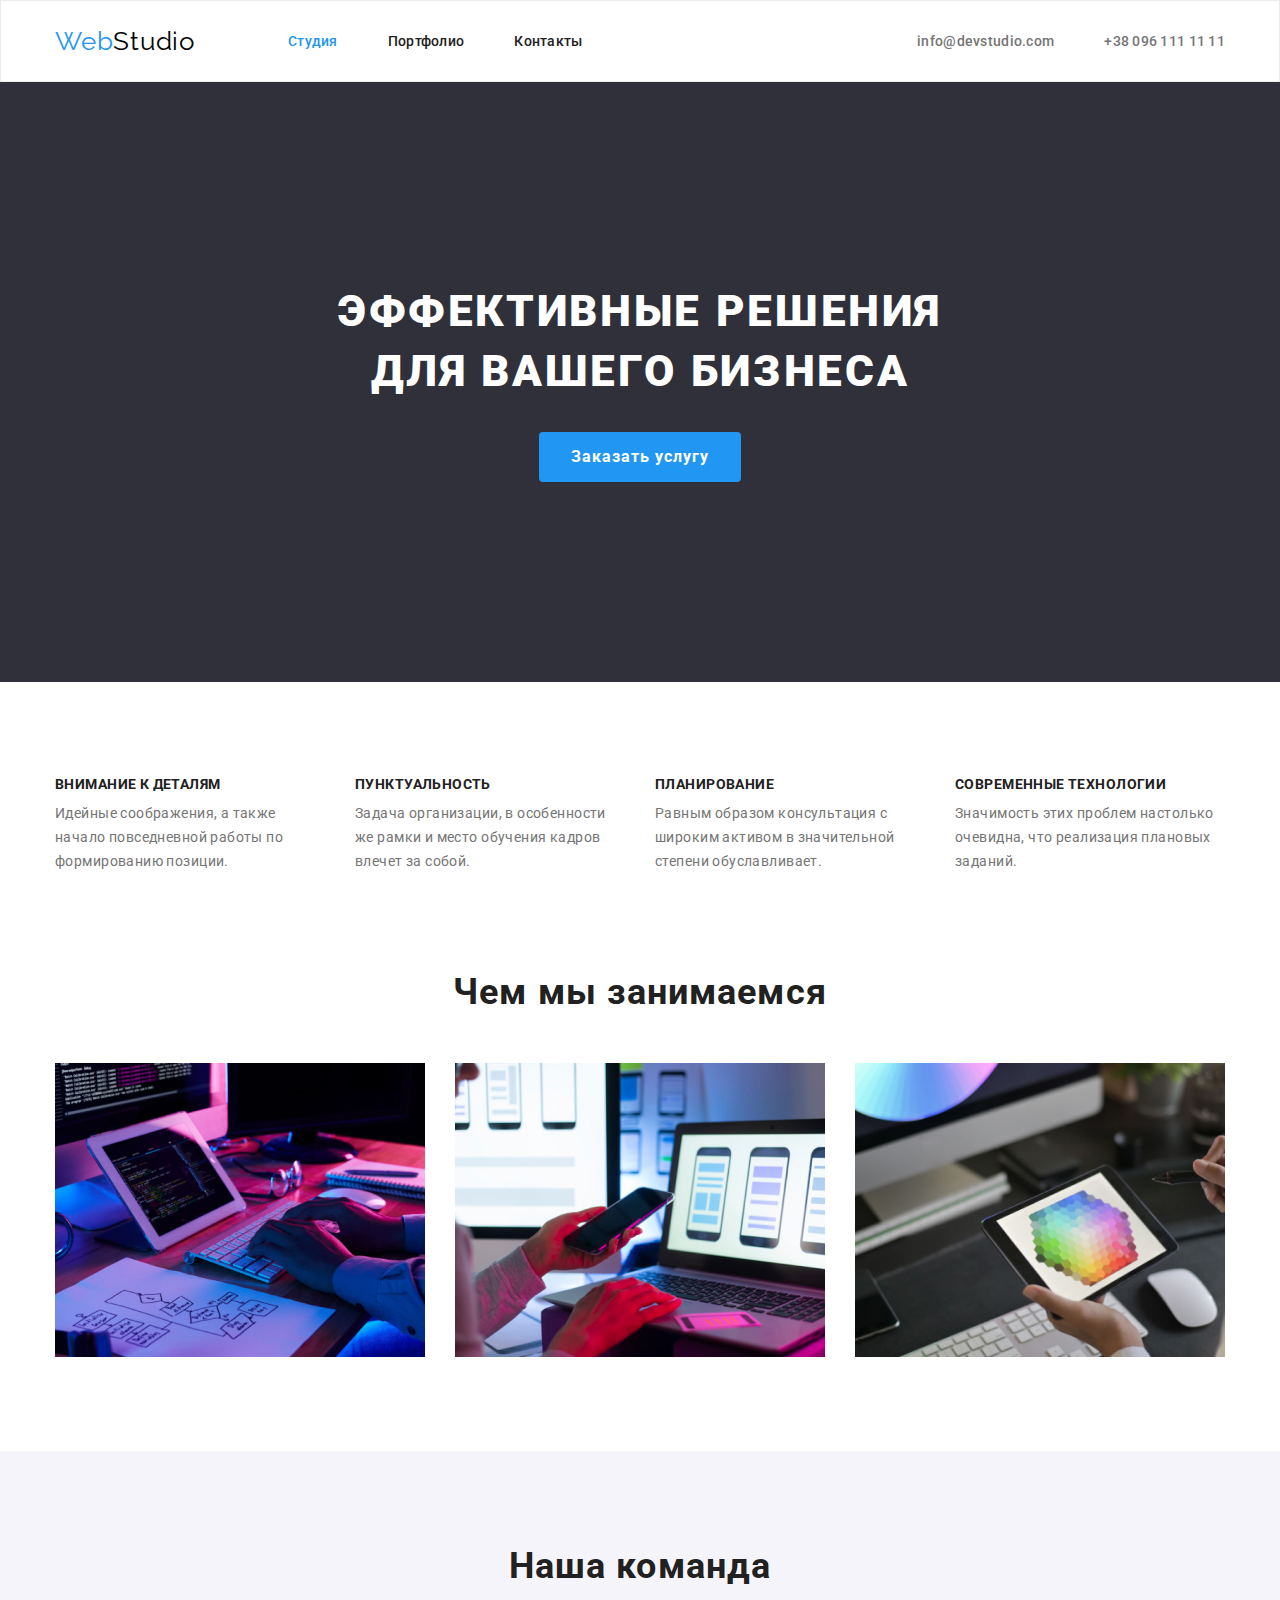
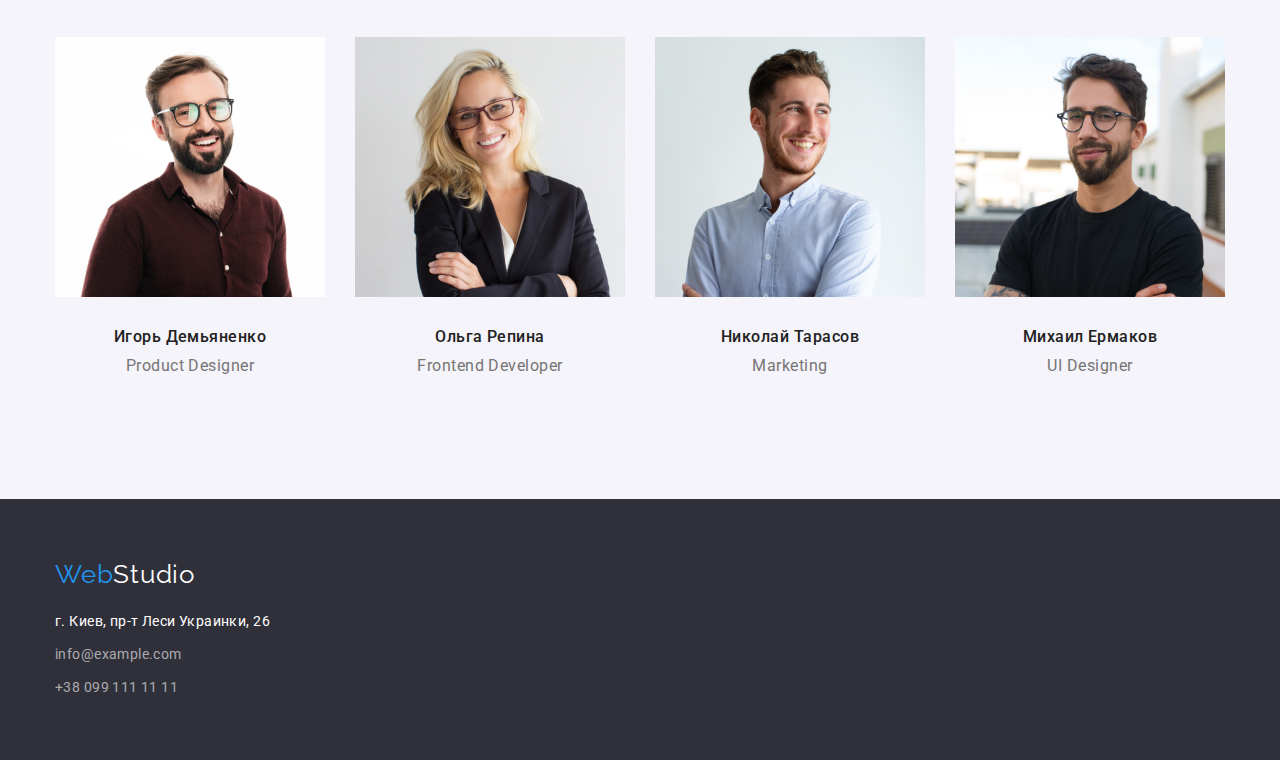
==== index.html @ e7cd5121 "Add files" ====
<!DOCTYPE html>
<html lang="ru">
<head>
    <meta charset="UTF-8">
    <meta name="viewport" content="width=device-width, initial-scale=1.0">
    <title>goit-markup-hw-01</title>
    <link rel="stylesheet" href="./css/modern-normalize.css">
    <link rel="stylesheet" href="./css/style.css">
    <link rel="preconnect" href="https://fonts.gstatic.com">
    <link href="https://fonts.googleapis.com/css2?family=Raleway:wght@700&family=Roboto:wght@400;500;700;900&display=swap" rel="stylesheet">
</head>
<body>
    <header class="header">
        <div class="container">
            <nav class="navigation">
                <a lang="en" class="logo" href="./index.html">Web<span class="logo logo-studio">Studio</span></a>
                <ul class="navigation-list">
                    <li class="navigation-list-item">
                        <a class="current-link" href="./index.html">Студия</a>
                    </li>
                    <li class="navigation-list-item">
                        <a class="navigation-list-link" href="./portfolio.html">Портфолио</a>
                    </li>
                    <li class="navigation-list-item">
                        <a class="navigation-list-link" href="#">Контакты</a>
                    </li>
                </ul>
            </nav>
                <ul class="contacts-list">
                    <li class="contacts-list-item" >
                        <a class="contacts-list-link" href="mailto:info@devstudio.com">info@devstudio.com</a>
                    </li>
                    <li class="contacts-list-item">
                        <a class="contacts-list-link" href="tel:+380961111111">+38 096 111 11 11</a>
                    </li>
                </ul>
            </div>
    </header>
    <main class="main-content">
        <section class="hero">
            <div class="container">
                <h1 class="main-title">Эффективные решения для вашего бизнеса</h1>
                <button class="order-btn" type="button">Заказать услугу</button>
            </div>
        </section>
        <!--FEATURES-->
        <section class="features section-padding">
            <div class="container">
                <h2 class="hide-title">Особенности нашей работы</h2>
                <ul class="features-list">
                    <li class="features-list-item">
                        <h3 class="features-list-title">Внимание к деталям</h3>
                            <p class="features-list-description">Идейные соображения, а также начало повседневной работы по формированию позиции.</p>
                    </li>
                    <li class="features-list-item">
                        <h3 class="features-list-title">Пунктуальность</h3>
                            <p class="features-list-description">Задача организации, в особенности же рамки и место обучения кадров влечет за собой.</p>
                    </li>
                    <li class="features-list-item">
                        <h3 class="features-list-title">Планирование</h3>
                            <p class="features-list-description">Равным образом консультация с широким активом в значительной степени обуславливает.</p>
                    </li>
                    <li class="features-list-item">
                        <h3 class="features-list-title">Современные технологии</h3>
                            <p class="features-list-description">Значимость этих проблем настолько очевидна, что реализация плановых заданий.</p>
                    </li>
                </ul>
            </div>
        </section>
        <!--WHAT_WE_DO-->
        <section class="activity">
            <div class="container">
                <h2 class="activity-title">Чем мы занимаемся</h2>
                <ul class="activity-list">
                    <li class="activity-list-item">
                        <img src="./images/what-we-do/wwd_img1.jpg" alt="процесс разработки" width="370" height="294">
                    </li>
                    <li class="activity-list-item">
                        <img src="./images/what-we-do/wwd_img2.jpg" alt="процесс разработки" width="370" height="294">
                    </li>
                    <li class="activity-list-item">
                        <img src="./images/what-we-do/wwd_img3.jpg" alt="процесс разработки" width="370" height="294">
                    </li>
                </ul>
            </div>
        </section>
        <!--OUR_TEAM-->
        <section class="team section-padding">
            <div class="container">
                <h2 class="team-title">Наша команда</h2>
                <ul class="team-members-list">
                    <li class="team-element">
                        <img src="./images/team/igor-d.jpg" alt="Игорь узнал твою зарплату и смеется" class="team-member" width="270" height="260" >
                            <div class="member-card">
                                <h3 class="team-member-title">Игорь Демьяненко</h3>
                                    <p class="team-member-position" lang="en">Product Designer</p>
                            </div>
                    </li>
                    <li class="team-element">
                        <img src="./images/team/olga-r.jpg" alt="Ольга увидела тебя в плавках" class="team-member" width="270" height="260">
                            <div class="member-card">
                                <h3 class="team-member-title">Ольга Репина</h3>
                                    <p class="team-member-position" lang="en">Frontend Developer</p>
                            </div>
                    </li>
                    <li class="team-element">
                        <img src="./images/team/nick-t.jpg" alt="Николай смеется сквозь боль" class="team-member" width="270" height="260">
                            <div class="member-card">
                                <h3 class="team-member-title">Николай Тарасов</h3>
                                    <p class="team-member-position" lang="en">Marketing</p>
                            </div>
                    </li>
                    <li class="team-element">
                        <img src="./images/team/mick-e.jpg" alt="Миша услышал твой любимый анекдот про старого еврея" class="team-member" width="270" height="260">
                            <div class="member-card">
                                <h3 class="team-member-title">Михаил Ермаков</h3>
                                    <p class="team-member-position" lang="en">UI Designer</p>
                            </div>
                    </li>
                </ul>
            </div>
            
        </section>
    </main>
        <footer class="footer">
            <div class="container">
                <a lang="en" class="logo" href="./index.html">Web<span class="logo logo-studio-footer">Studio</span></a>
                <address class="address-block">
                    <p class="address">г. Киев, пр-т Леси Украинки, 26</p>
                    <ul class="contacts-footer-list">
                        <li class="contacts-footer-element">
                            <a class="contacts-footer-item" href="#">info@example.com</a> 
                        </li>
                        <li class="contacts-footer-element">
                            <a class="contacts-footer-item" href="#">+38 099 111 11 11</a>
                        </li>
                    </ul>
                </address>
            </div>
        </footer>
    </body>
</html>
---- css/style.css ----
/*======Переменные======*/
:root {
    --main-color: #FFFFFF;
    --logo-studio-header-color: #000000;
    --header-hero-footer-bg-color: #2F303A;
    --accent-color: #2196F3;
    --description-color: #757575;
    --title-and-nav-font-color: #212121;
    --bg-color-secondary: #F5F4FA;
    --common-font-size: 16px;
    --contact-footer-color: #ffffff99;
    --border-color: #ECECEC;
}

/*======Наследуемые стили======*/
body {
    font-family: 'Roboto', sans-serif;
    letter-spacing: 0.03em;
    background-color: var(--main-color);
}

h1,
h2,
h3,
h4,
h5,
h6,
p {
    margin: 0;
}

ul,
ol {
    margin: 0;
    padding: 0;
}

img {
    display: block;
}

.container {
    width: 1200px;
    padding-left: 15px;
    padding-right: 15px;
    margin-left: auto;
    margin-right: auto;
}

/*======Шапка сайта======*/
.header .container {
    display: flex;
    align-items: center;
}

.header{
    background: var(--main-color);
    border: 1px solid var(--border-color);
}

.logo {
    font-family: 'Raleway';
    text-decoration: none;
    font-size: 26px;
    line-height: 1.192;
    letter-spacing: 0.03em;
    color: var(--accent-color);
}

.logo-studio {
    color: var(--logo-studio-header-color);
    margin-right: 93px;
}

.navigation-list-link,
.current-link,
.contacts-list-link {
    display: inline-block;
    padding-top: 32px;
    padding-bottom: 32px;

    font-weight: 500;
    font-size: 14px;
    line-height: 1.143;
    letter-spacing: 0.02em;
    color: var(--title-and-nav-font-color);
    text-decoration: none;
}

.navigation {
    display: flex;
    align-items: center;
}

.navigation-list {
    display: flex;
    align-items: center;
}

.navigation-list-item:not(:last-child) {
    margin-right: 50px;
}

.navigation-list-link:hover,
.navigation-list-link:focus {
    color: var(--accent-color);
}

.current-link {
    color: var(--accent-color);
}

.contacts-list {
    display: flex;
    margin-left: auto;
}

.contacts-list-link {
    color: var(--description-color);
}

.contacts-list-item:not(:last-child) {
    margin-right: 50px;
}

.contacts-list-link:hover,
.contacts-list-link:focus {
    color: var(--accent-color);
}

/*======Поля секций======*/
.section-padding {
    padding-top: 94px;
    padding-bottom: 94px;
}

/*======Герой======*/
.hero {
    background-color: var(--header-hero-footer-bg-color);
}

.hero .container {
    text-align: center;
    padding: 200px 252px;
}

.main-title {
    margin-bottom: 30px;
    font-weight: 900;
    font-size: 44px;
    line-height: 1.363;
    letter-spacing: 0.06em;
    text-transform: uppercase;
    color: var(--main-color);
}

.order-btn {
    padding: 10px 32px;
    border: none;
    border-radius: 4px;

    font-weight: 700;
    font-size: var(--common-font-size);
    line-height: 1.875;
    letter-spacing: 0.06em;
    color: var(--main-color);
    background-color: var(--accent-color);
    cursor: pointer;
}

/*======Особенности работы======*/
.hide-title {
    display: none;
}

.features-list {
    display: flex;
}

.features-list-item:not(:last-child) {
    margin-right: 30px;

}

.features-list-title {
    padding-bottom: 10px;

    font-weight: 700;
    font-size: 14px;
    line-height: 1.143;
    letter-spacing: 0.03em;
    text-transform: uppercase;
    color: var(--title-and-nav-font-color);
}

.features-list-description {
    width: 270px;
    height: 75px; 

    font-weight: 400;
    font-size: 14px;
    line-height: 1.714;
    letter-spacing: 0.03em;
    color: var(--description-color);
}

/*======Чем занимаемся======*/
.activity {
    padding-bottom: 94px;
}

.activity .container {
    text-align: center;
}

.activity-title {
    margin-bottom: 50px;
    font-weight: 700;
    font-size: 36px;
    line-height: 1.167;
    letter-spacing: 0.03em;
    color: var(--title-and-nav-font-color);
}

.activity-list {
    display: flex;
    margin: -15px;
}

.activity-list-item {
    margin: 15px;
}

/*======Команда======*/
.team {
    background-color: var(--bg-color-secondary);
}

.team .container {
    text-align: center;
}

.team-title {
    margin-bottom: 50px;
    font-weight: 700;
    font-size: 36px;
    line-height: 1.167;
    letter-spacing: 0.03em;
    color: var(--title-and-nav-font-color);
    }

.team-members-list{
    display: flex;
}

.team-member-title {
    margin-bottom: 10px;
    font-weight: 500;
    font-size: var(--common-font-size);
    line-height: 1.188;
    letter-spacing: 0.03em;
    color: var(--title-and-nav-font-color);
    }

.team-member-position {
    font-weight: 400;
    font-size: var(--common-font-size);
    line-height: 1.188;
    letter-spacing: 0.03em;
    color: var(--description-color);
}

.member-card {
    padding-top: 30px;
    padding-bottom: 30px;
    padding-right: auto;
    padding-left: auto;
}

.team-element {
    width: calc((100% - 90px) / 4);
    margin-right: 30px;
}

.team-element:nth-child(4n) {
    margin-right: 0;
}

/*======Подвал======*/
.footer .container {
    padding-top: 60px;
    padding-bottom: 60px;
}

.footer {
    background-color: var(--header-hero-footer-bg-color);
}

.logo-studio-footer {
    color: var(--main-color);
}

.address,
.contacts-footer-item {
    font-weight: 400;
    font-size: 14px;
    font-style: normal;
    line-height: 1.714;
    letter-spacing: 0.03em;
    color: var(--main-color);
}

.address-block {
    margin-top: 20px;
}

.contacts-footer-item {
    color: var(--contact-footer-color);
    text-decoration: none;
} 

.contacts-footer-item:hover,
.contacts-footer-item:focus {
    color: var(--accent-color);
}

.contacts-footer-element {
    margin-top: 9px;
}

/*======Стили списков на странице======*/

ul[class*="list"] {
    list-style: none;
}

/* =========================PORTFOLIO=========================== */

/*======Фильтр======*/
.portfolio-general {
    padding-top: 71px;
    padding-bottom: 109px;
}

.filter-list {
    display: flex;
    padding-bottom: 58px;
    padding-left: 263px;
    padding-right: 300px;
}

.filter-list-item:not(:last-child) {
    margin-right: 8px;
}

.filter-btn {
    padding: 6px 22px;
    border: none;
    border-radius: 4px;

    font-weight: 500;
    font-size: var(--common-font-size);
    line-height: 1.625;
    text-align: center;
    letter-spacing: 0.03em;
    color: var(--title-and-nav-font-color);
    background-color: var(--bg-color-secondary);
    cursor: pointer;
}

.web {
    min-width: 129px;
}

.filter-btn:hover,
.filter-btn:focus {
    background-color: var(--accent-color);
    color: var(--main-color);
}

/*======Портфолио======*/
.portfolio-list-link {
    text-decoration: none;
}

.portfolio-list-title {
    margin-bottom: 4px;
    font-weight: 700;
    font-size: 18px;
    line-height: 2;
    letter-spacing: 0.06em;
    color: var(--title-and-nav-font-color);
}

.portfolio-list-description {
    font-weight: 400;
    font-size: var(--common-font-size);
    line-height: 1.875;
    letter-spacing: 0.03em;
    color: var(--description-color);
}

.portfolio-list {
    display: flex;
    flex-wrap: wrap;
}

.portfolio-list-item {
    width: calc((100% - 60px ) / 3);
    margin-right: 30px;
    margin-bottom: 30px;
}

.portfolio-list-item:nth-child(3n) {
    margin-right: 0;
}

.portfolio-list-item:nth-last-child(-n + 3) {
    margin-bottom: 0;
}

.portfolio-element {
    padding-top: 20px;
    padding-bottom: 20px;
    padding-left: 24px;
}
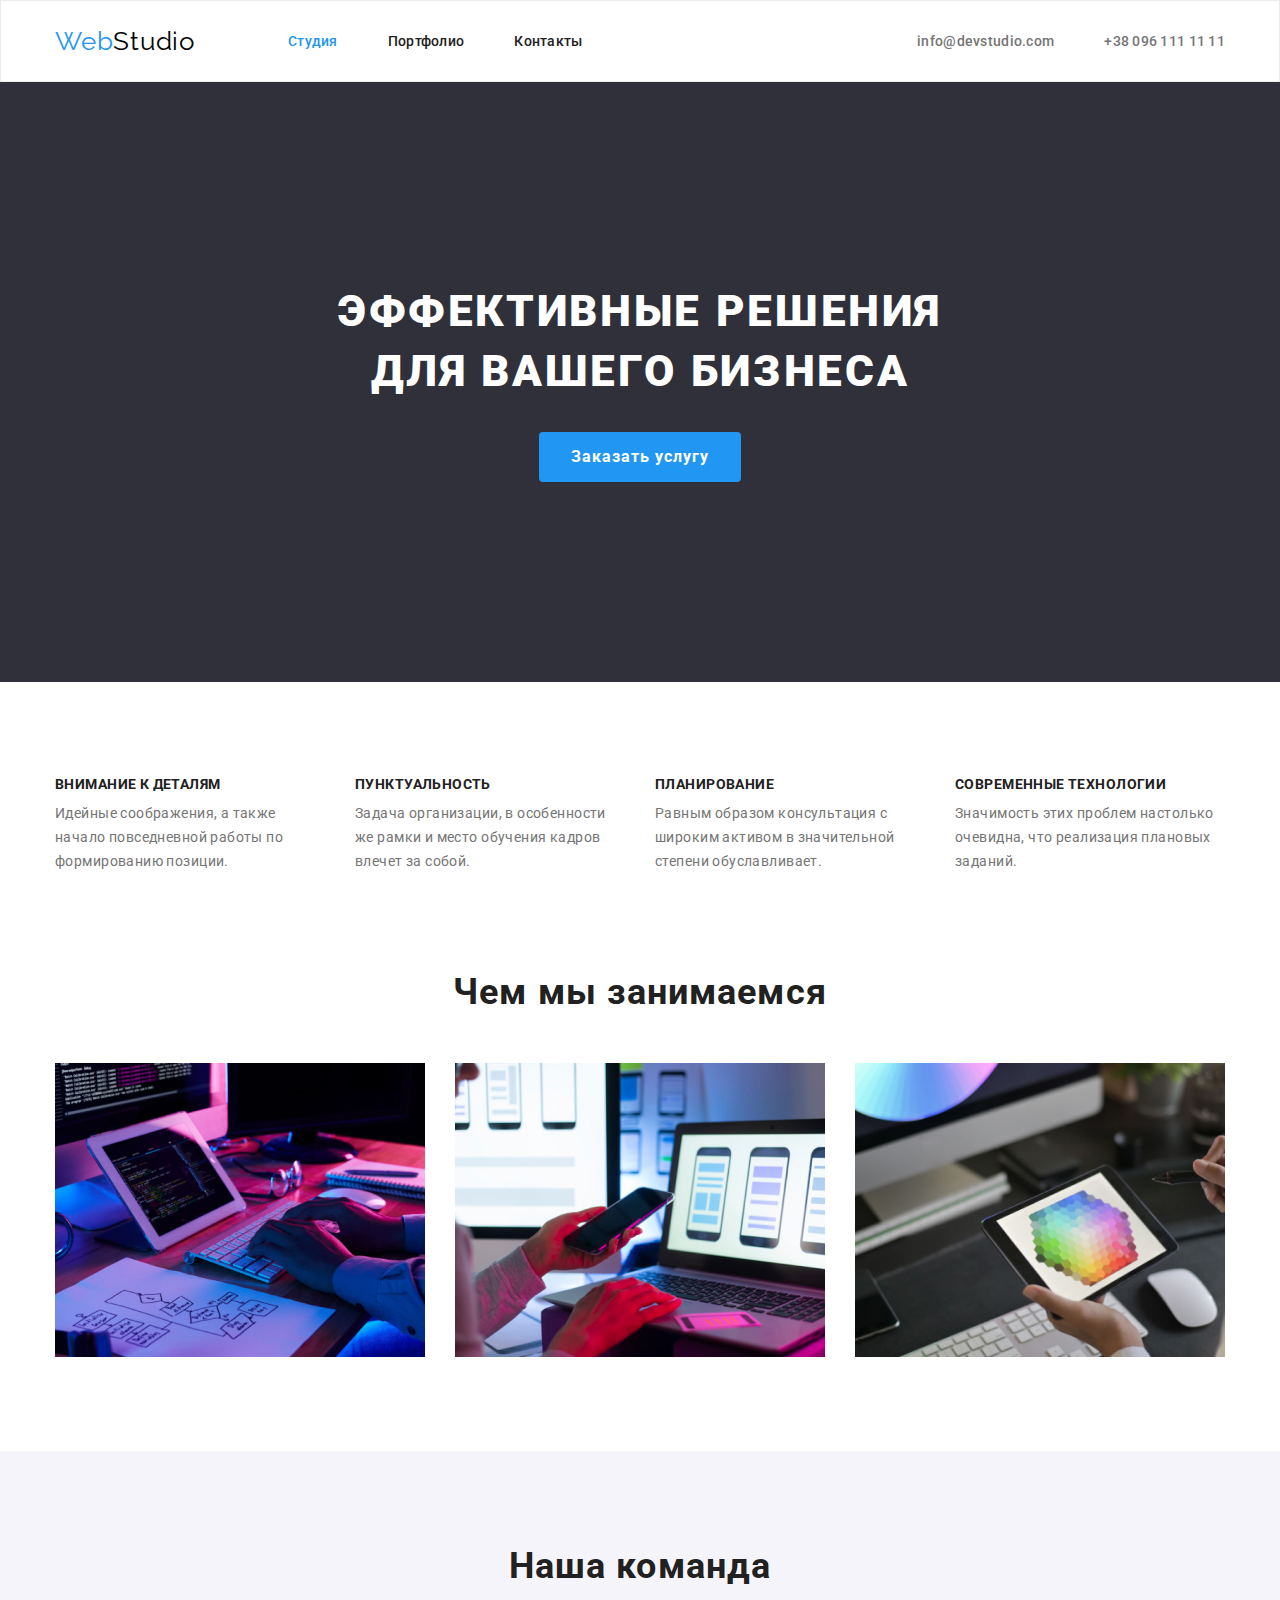
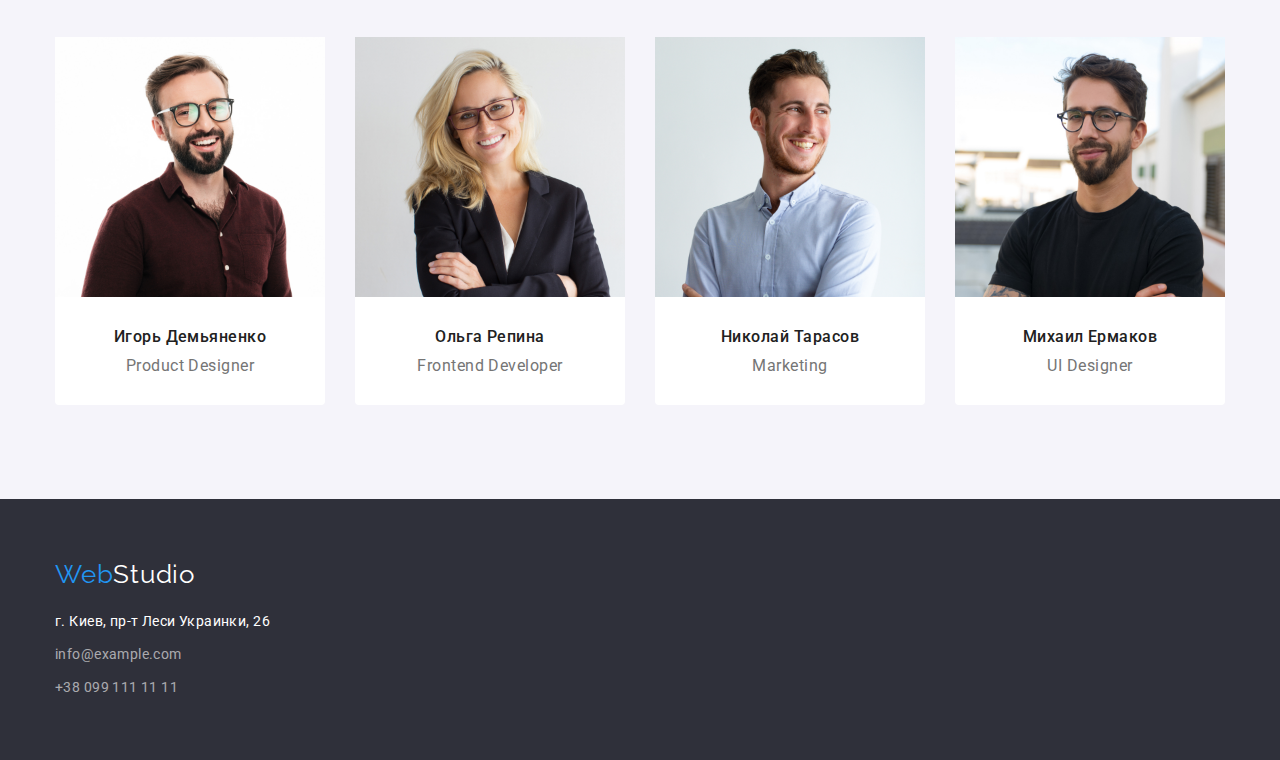
==== commit d8f50f53: "Update files" ====
--- a/index.html
+++ b/index.html
@@ -13,7 +13,7 @@
     <header class="header">
         <div class="container">
             <nav class="navigation">
-                <a lang="en" class="logo" href="./index.html">Web<span class="logo logo-studio">Studio</span></a>
+                <a lang="en" class="logotype" href="./index.html">Web<span class="logo-studio">Studio</span></a>
                 <ul class="navigation-list">
                     <li class="navigation-list-item">
                         <a class="current-link" href="./index.html">Студия</a>
@@ -124,7 +124,7 @@
     </main>
         <footer class="footer">
             <div class="container">
-                <a lang="en" class="logo" href="./index.html">Web<span class="logo logo-studio-footer">Studio</span></a>
+                <a lang="en" class="logotype-footer" href="./index.html">Web<span class="logo-studio-footer">Studio</span></a>
                 <address class="address-block">
                     <p class="address">г. Киев, пр-т Леси Украинки, 26</p>
                     <ul class="contacts-footer-list">
--- a/css/style.css
+++ b/css/style.css
@@ -9,7 +9,8 @@
     --bg-color-secondary: #F5F4FA;
     --common-font-size: 16px;
     --contact-footer-color: #ffffff99;
-    --border-color: #ECECEC;
+    --border-header-color: #ECECEC;
+    --border-items-color: #EEEEEE;
 }
 
 /*======Наследуемые стили======*/
@@ -55,10 +56,11 @@
 
 .header{
     background: var(--main-color);
-    border: 1px solid var(--border-color);
-}
-
-.logo {
+    border: 1px solid var(--border-header-color);
+}
+
+
+.logotype, .logotype-footer {
     font-family: 'Raleway';
     text-decoration: none;
     font-size: 26px;
@@ -67,9 +69,12 @@
     color: var(--accent-color);
 }
 
+.logotype {
+    margin-right: 93px;
+}
+
 .logo-studio {
     color: var(--logo-studio-header-color);
-    margin-right: 93px;
 }
 
 .navigation-list-link,
@@ -183,7 +188,7 @@
 }
 
 .features-list-title {
-    padding-bottom: 10px;
+    margin-bottom: 10px;
 
     font-weight: 700;
     font-size: 14px;
@@ -280,6 +285,8 @@
 .team-element {
     width: calc((100% - 90px) / 4);
     margin-right: 30px;
+    background: var(--main-color);
+    border-radius: 0px 0px 4px 4px;
 }
 
 .team-element:nth-child(4n) {
@@ -287,13 +294,10 @@
 }
 
 /*======Подвал======*/
-.footer .container {
+.footer {
+    background-color: var(--header-hero-footer-bg-color);
     padding-top: 60px;
     padding-bottom: 60px;
-}
-
-.footer {
-    background-color: var(--header-hero-footer-bg-color);
 }
 
 .logo-studio-footer {
@@ -324,7 +328,11 @@
     color: var(--accent-color);
 }
 
-.contacts-footer-element {
+.contacts-footer-list {
+    margin-top: 9px;
+}
+
+.contacts-footer-element:not(:first-child) {
     margin-top: 9px;
 }
 
@@ -337,16 +345,10 @@
 /* =========================PORTFOLIO=========================== */
 
 /*======Фильтр======*/
-.portfolio-general {
-    padding-top: 71px;
-    padding-bottom: 109px;
-}
-
 .filter-list {
     display: flex;
-    padding-bottom: 58px;
-    padding-left: 263px;
-    padding-right: 300px;
+    justify-content: center;
+    padding-bottom: 50px;
 }
 
 .filter-list-item:not(:last-child) {
@@ -366,10 +368,6 @@
     color: var(--title-and-nav-font-color);
     background-color: var(--bg-color-secondary);
     cursor: pointer;
-}
-
-.web {
-    min-width: 129px;
 }
 
 .filter-btn:hover,
@@ -409,6 +407,7 @@
     width: calc((100% - 60px ) / 3);
     margin-right: 30px;
     margin-bottom: 30px;
+    border: 1px solid var(--border-items-color);
 }
 
 .portfolio-list-item:nth-child(3n) {
